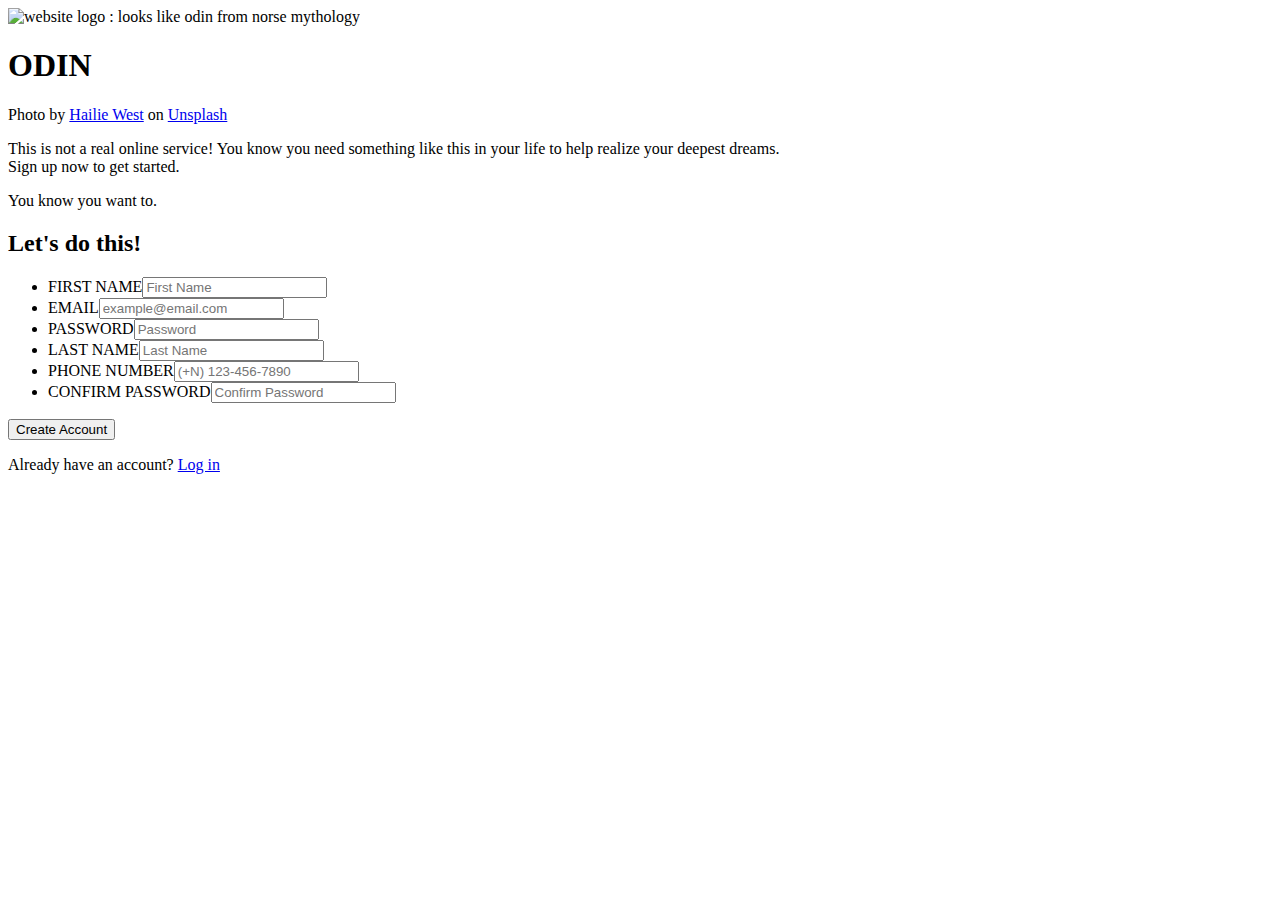
==== index.html @ e9ac17c5 "Move index.html & delete useless files" ====
<!DOCTYPE html>
<html lang="en">
<head>
    <meta charset="UTF-8">
    <meta name="viewport" content="width=device-width, initial-scale=1.0">
    <link rel="stylesheet" href="./stylesheets/styles.css">
    <script src="./scripts/validate-form.js" defer></script>
    <title>Odin : Sign Up</title>
</head>
<body>
    <main>
        <section class="side left">
            <div class="header-block">
                <img id="logo-img" src="./images/odin-logo.png" alt="website logo : looks like odin from norse mythology">
                <h1 id="logo-title">ODIN</h1>
            </div>
            <div class="footer">
                <p>Photo by <a href="https://unsplash.com/@haliewestphoto">Hailie West</a> on <a href="https://unsplash.com/">Unsplash</a></p>
            </div>
        </section>
        <section class="side right">
            
            <article>
                <p>This is not a real online service! You know you need something like this in your life to help realize your deepest dreams. <br>Sign up <span class="italic">now</span> to get started.</p>
                <p>You <span class="italic">know</span> you want to.</p>
            </article>
            
            <form action="" method="post">
                <div class="sign-up block">
                    <h2 class="sign-up title">Let's do this!</h2>
                        <ul>
                            <div class="side input-left">
                                <li class="sign-up list"><label for="first-name">FIRST NAME</label><input type="text" class="sign-up input" aria-required="true" required
                                    pattern="([A-Z])([a-z]+)*(\s+([A-Z])([a-z]+)*)*" placeholder="First Name" id="first-name"><span></span></li>
                                <li class="sign-up list"><label for="email">EMAIL</label><input type="email" class="sign-up input" aria-required="true" required
                                    placeholder="example@email.com" id="email"><span></span></li>
                                <li class="sign-up list"><label for="password">PASSWORD</label><input type="password" class="sign-up input" aria-required="true" required
                                    minlength=8 placeholder="Password" id="password"><span></span></li>
                            </div>
                            <div class="side input-right">
                                <li class="sign-up list"><label for="last-name">LAST NAME</label><input type="text" class="sign-up input" aria-required="true" required
                                    pattern="([A-Z])([a-z]+)*(\s+([A-Z])([a-z]+)*)*" placeholder="Last Name" id="last-name"><span></span></li>
                                <li class="sign-up list"><label for="phone-number">PHONE NUMBER</label><input type="tel" class="sign-up input" aria-required="true" required
                                    placeholder="(+N) 123-456-7890" id="phone-number"><span></span></li>
                                <li class="sign-up list"><label for="confirm-password">CONFIRM PASSWORD</label><input type="password" class="sign-up input" aria-required="true" required
                                    minlength=8 placeholder="Confirm Password" id="confirm-password"><span></span></li>
                            </div>
                        </ul>
                </div>
                <button type="submit" id="submit-button">Create Account</button>
            </form>
            
            <p>Already have an account? <a href="./index.html" rel="noopener noreferrer" class="link">Log in</a></p>
        </section>
    </main>
</body>
</html>
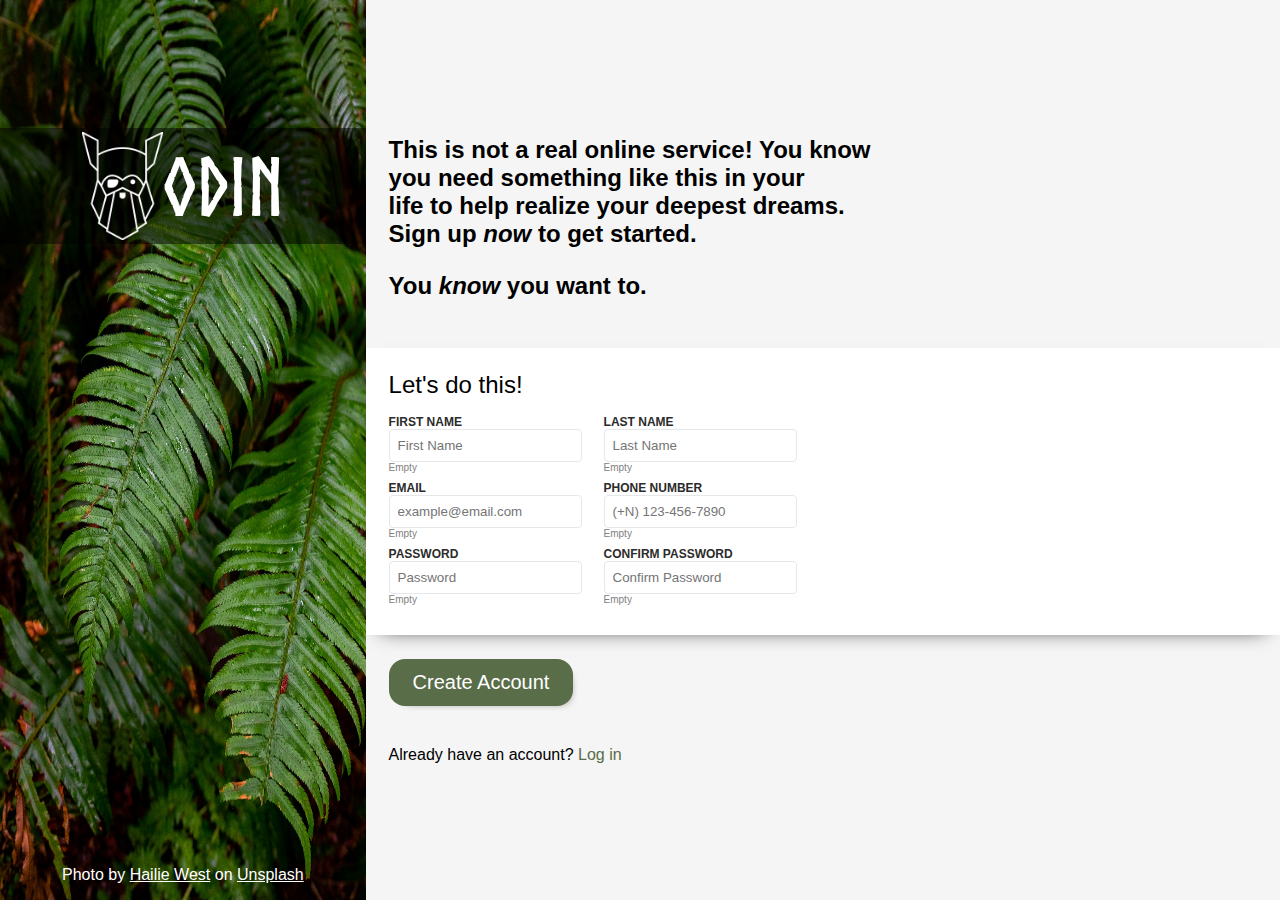
==== commit e48570bd: "Change index.html links" ====
--- a/index.html
+++ b/index.html
@@ -3,15 +3,15 @@
 <head>
     <meta charset="UTF-8">
     <meta name="viewport" content="width=device-width, initial-scale=1.0">
-    <link rel="stylesheet" href="./stylesheets/styles.css">
-    <script src="./scripts/validate-form.js" defer></script>
+    <link rel="stylesheet" href="./src/stylesheets/styles.css">
+    <script src="./src/scripts/validate-form.js" defer></script>
     <title>Odin : Sign Up</title>
 </head>
 <body>
     <main>
         <section class="side left">
             <div class="header-block">
-                <img id="logo-img" src="./images/odin-logo.png" alt="website logo : looks like odin from norse mythology">
+                <img id="logo-img" src="./src/images/odin-logo.png" alt="website logo : looks like odin from norse mythology">
                 <h1 id="logo-title">ODIN</h1>
             </div>
             <div class="footer">
--- a/src/stylesheets/styles.css
+++ b/src/stylesheets/styles.css
@@ -0,0 +1,178 @@
+@import url("../fonts/norse-bold/stylesheet.css");
+
+* {
+    font-family: 'Roboto', sans-serif;
+}
+
+body {
+    margin: 0;
+    padding: 0;
+}
+
+main {
+    display: flex;
+    height: 100vh;
+    width: auto;
+}
+
+.side.left {
+    display: flex;
+    flex-direction: column;
+    justify-content: space-between;
+    flex: 1;
+    background-image: url("../images/background.jpg");
+    background-size: 100% 100%;
+    align-items: center;
+}
+
+.side.right {
+    display: flex;
+    flex-direction: column;
+    justify-content: center;
+    flex: 2.5;
+    background-color: whitesmoke;
+}
+
+.side.right > * {
+    padding: 0 2.5%;
+    margin-bottom: 24px;
+}
+
+main > .side {
+    box-sizing: border-box;
+}
+
+.header-block {
+    display: flex;
+    justify-content: center;
+    align-items: center;
+    background-color: rgba(0, 0, 0, 50%);
+    margin-top: 35%;
+    padding: 4px 0;
+    align-self: stretch;
+}
+
+#logo-img {
+    height: 108px;
+    width: auto;
+}
+
+#logo-title {
+    font: 5rem 'norsebold';
+    color: white;
+    padding: 0;
+    margin: 0;
+}
+
+.left p,
+.left p > a {
+    color: white;
+}
+
+.right article {
+    width: 65%;
+}
+
+article p {
+    font-size: 1.5rem;
+    font-weight: 600;
+    text-wrap: balance;
+}
+
+.italic {
+    font-style: italic;
+}
+
+ul {
+    list-style-type: none;
+    margin: 0;
+    padding: 0;
+    display: flex;
+    align-items: center;
+    width: 45%;
+    gap: 16px;
+    justify-content: space-between;
+}
+
+.side.input-left,
+.side.input-right {
+    width: 45%;
+}
+
+li.sign-up {
+    display: flex;
+    flex-direction: column;
+    align-items: flex-start;
+    margin-bottom: 8px;
+    width: 100%;
+}
+
+li.sign-up label {
+    font: 12px sans-serif;
+    font-weight: 600;
+    font-stretch: wider;
+    color: rgb(44, 43, 43);
+}
+
+li.sign-up input {
+    border: 1px solid #E5E7EB;
+    border-radius: 4px;
+    padding: 8px;
+    width: 100%;
+}
+
+.side.right form {
+    padding: 0;
+}
+
+.side.right form button {
+    margin: 0 2.5%;
+}
+
+.sign-up.block {
+    background-color: white;
+    padding: 2.5%;
+    box-shadow: 0 7.5px 20px -15px black;
+}
+
+.sign-up.title {
+    margin: 0;
+    padding: 0;
+    font-weight: 500;
+    margin-bottom: 16px;
+}
+
+#submit-button {
+    background-color: #596D48;
+    margin-top: 24px;
+    border: 0;
+    border-radius: 16px;
+    color: white;
+    font-size: 1.25rem;
+    padding: 0.75rem 1.5rem;
+    -webkit-box-shadow: 5px 5px 10px -10px black;
+    box-shadow: 5px 5px 10px -10px black;
+}
+
+.side.right > p {
+    font-size: 16px;
+}
+
+.side.right > p > a {
+    color: #596D48;
+    text-decoration: none;
+}
+
+input:focus {
+    outline: 1px solid blue;
+    box-shadow: 5px 5px 5px -5px black;
+}
+
+input:invalid:not(:placeholder-shown) {
+    outline: 1px solid red;
+}
+
+input + span {
+    display: block;
+    font: 10px sans-serif;
+}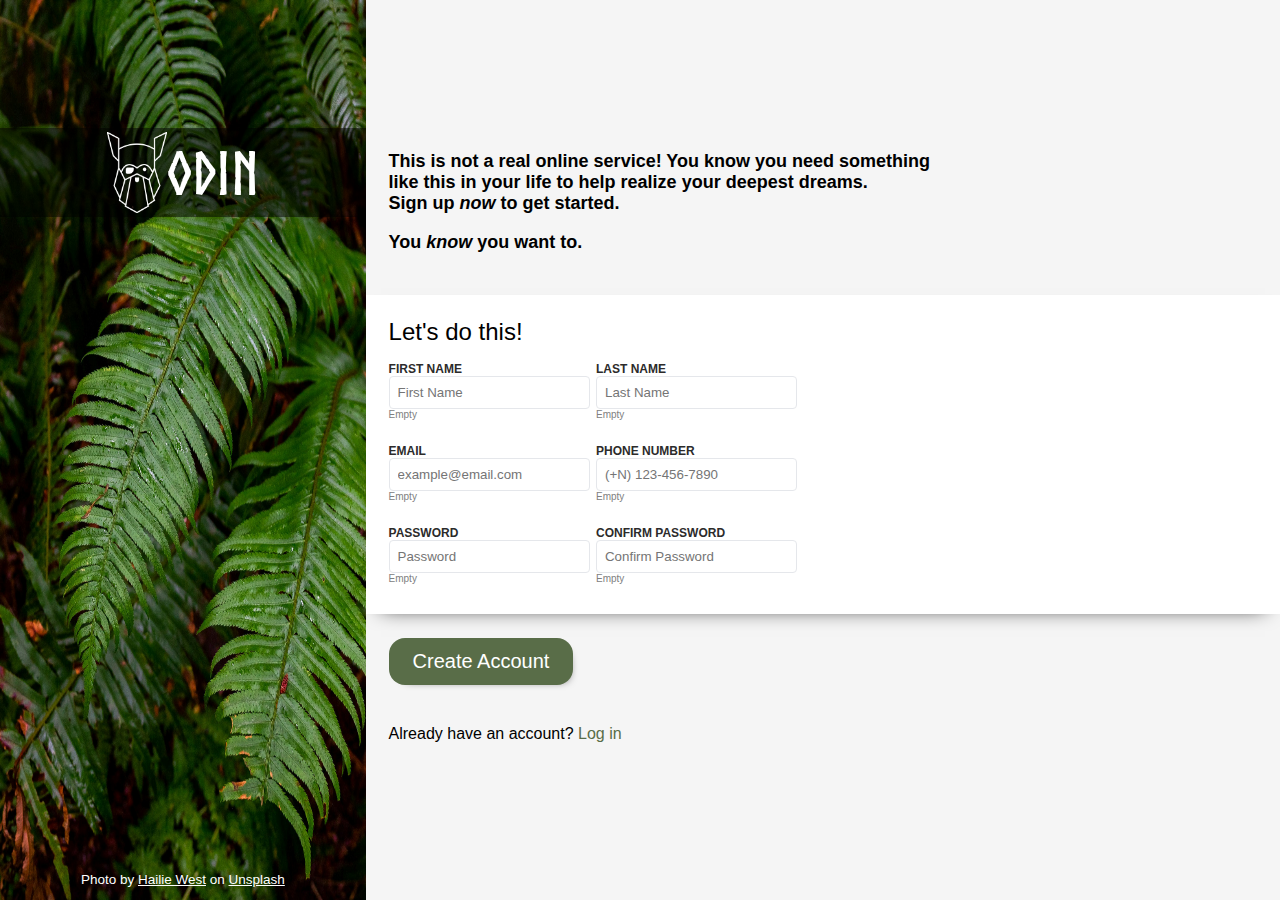
==== commit 533cc50b: "Make inputs easy & not confusing to navigate using keyboard" ====
--- a/index.html
+++ b/index.html
@@ -29,19 +29,21 @@
                 <div class="sign-up block">
                     <h2 class="sign-up title">Let's do this!</h2>
                         <ul>
-                            <div class="side input-left">
+                            <div class="part">
                                 <li class="sign-up list"><label for="first-name">FIRST NAME</label><input type="text" class="sign-up input" aria-required="true" required
                                     pattern="([A-Z])([a-z]+)*(\s+([A-Z])([a-z]+)*)*" placeholder="First Name" id="first-name"><span></span></li>
+                                <li class="sign-up list"><label for="last-name">LAST NAME</label><input type="text" class="sign-up input" aria-required="true" required
+                                    pattern="([A-Z])([a-z]+)*(\s+([A-Z])([a-z]+)*)*" placeholder="Last Name" id="last-name"><span></span></li>
+                            </div>
+                            <div class="part">
                                 <li class="sign-up list"><label for="email">EMAIL</label><input type="email" class="sign-up input" aria-required="true" required
                                     placeholder="example@email.com" id="email"><span></span></li>
+                                <li class="sign-up list"><label for="phone-number">PHONE NUMBER</label><input type="tel" class="sign-up input" aria-required="true" required
+                                    placeholder="(+N) 123-456-7890" id="phone-number"><span></span></li>
+                            </div>
+                            <div class="part">
                                 <li class="sign-up list"><label for="password">PASSWORD</label><input type="password" class="sign-up input" aria-required="true" required
                                     minlength=8 placeholder="Password" id="password"><span></span></li>
-                            </div>
-                            <div class="side input-right">
-                                <li class="sign-up list"><label for="last-name">LAST NAME</label><input type="text" class="sign-up input" aria-required="true" required
-                                    pattern="([A-Z])([a-z]+)*(\s+([A-Z])([a-z]+)*)*" placeholder="Last Name" id="last-name"><span></span></li>
-                                <li class="sign-up list"><label for="phone-number">PHONE NUMBER</label><input type="tel" class="sign-up input" aria-required="true" required
-                                    placeholder="(+N) 123-456-7890" id="phone-number"><span></span></li>
                                 <li class="sign-up list"><label for="confirm-password">CONFIRM PASSWORD</label><input type="password" class="sign-up input" aria-required="true" required
                                     minlength=8 placeholder="Confirm Password" id="confirm-password"><span></span></li>
                             </div>
--- a/src/stylesheets/styles.css
+++ b/src/stylesheets/styles.css
@@ -53,12 +53,12 @@
 }
 
 #logo-img {
-    height: 108px;
+    height: 81px;
     width: auto;
 }
 
 #logo-title {
-    font: 5rem 'norsebold';
+    font: 3.75rem 'norsebold';
     color: white;
     padding: 0;
     margin: 0;
@@ -67,6 +67,7 @@
 .left p,
 .left p > a {
     color: white;
+    font-size: 13.5px;
 }
 
 .right article {
@@ -74,7 +75,7 @@
 }
 
 article p {
-    font-size: 1.5rem;
+    font-size: 1.125rem;
     font-weight: 600;
     text-wrap: balance;
 }
@@ -88,15 +89,16 @@
     margin: 0;
     padding: 0;
     display: flex;
+    flex-direction: column;
     align-items: center;
     width: 45%;
     gap: 16px;
     justify-content: space-between;
 }
 
-.side.input-left,
-.side.input-right {
-    width: 45%;
+.part {
+    display: flex;
+    gap: 24px;
 }
 
 li.sign-up {
